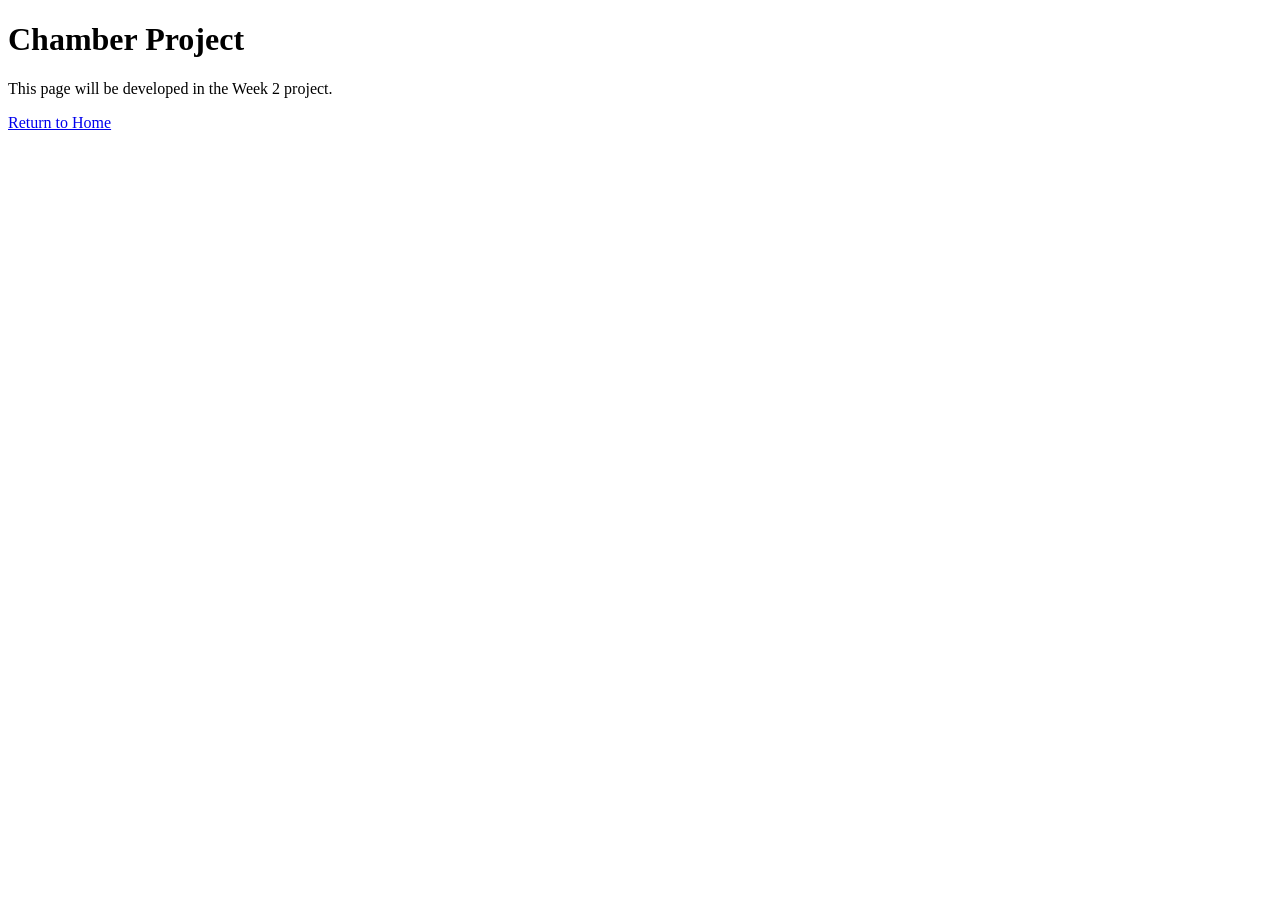
==== chamber/index.html @ 443d8149 "added all content" ====
<!DOCTYPE html>
<html lang="en">
<head>
    <meta charset="UTF-8">
    <meta name="viewport" content="width=device-width, initial-scale=1.0">
    <title>Chamber Project</title>
</head>
<body>
    <main>
        <h1>Chamber Project</h1>
        <p>This page will be developed in the Week 2 project.</p>
        <a href="../index.html">Return to Home</a>
    </main>
</body>
</html>
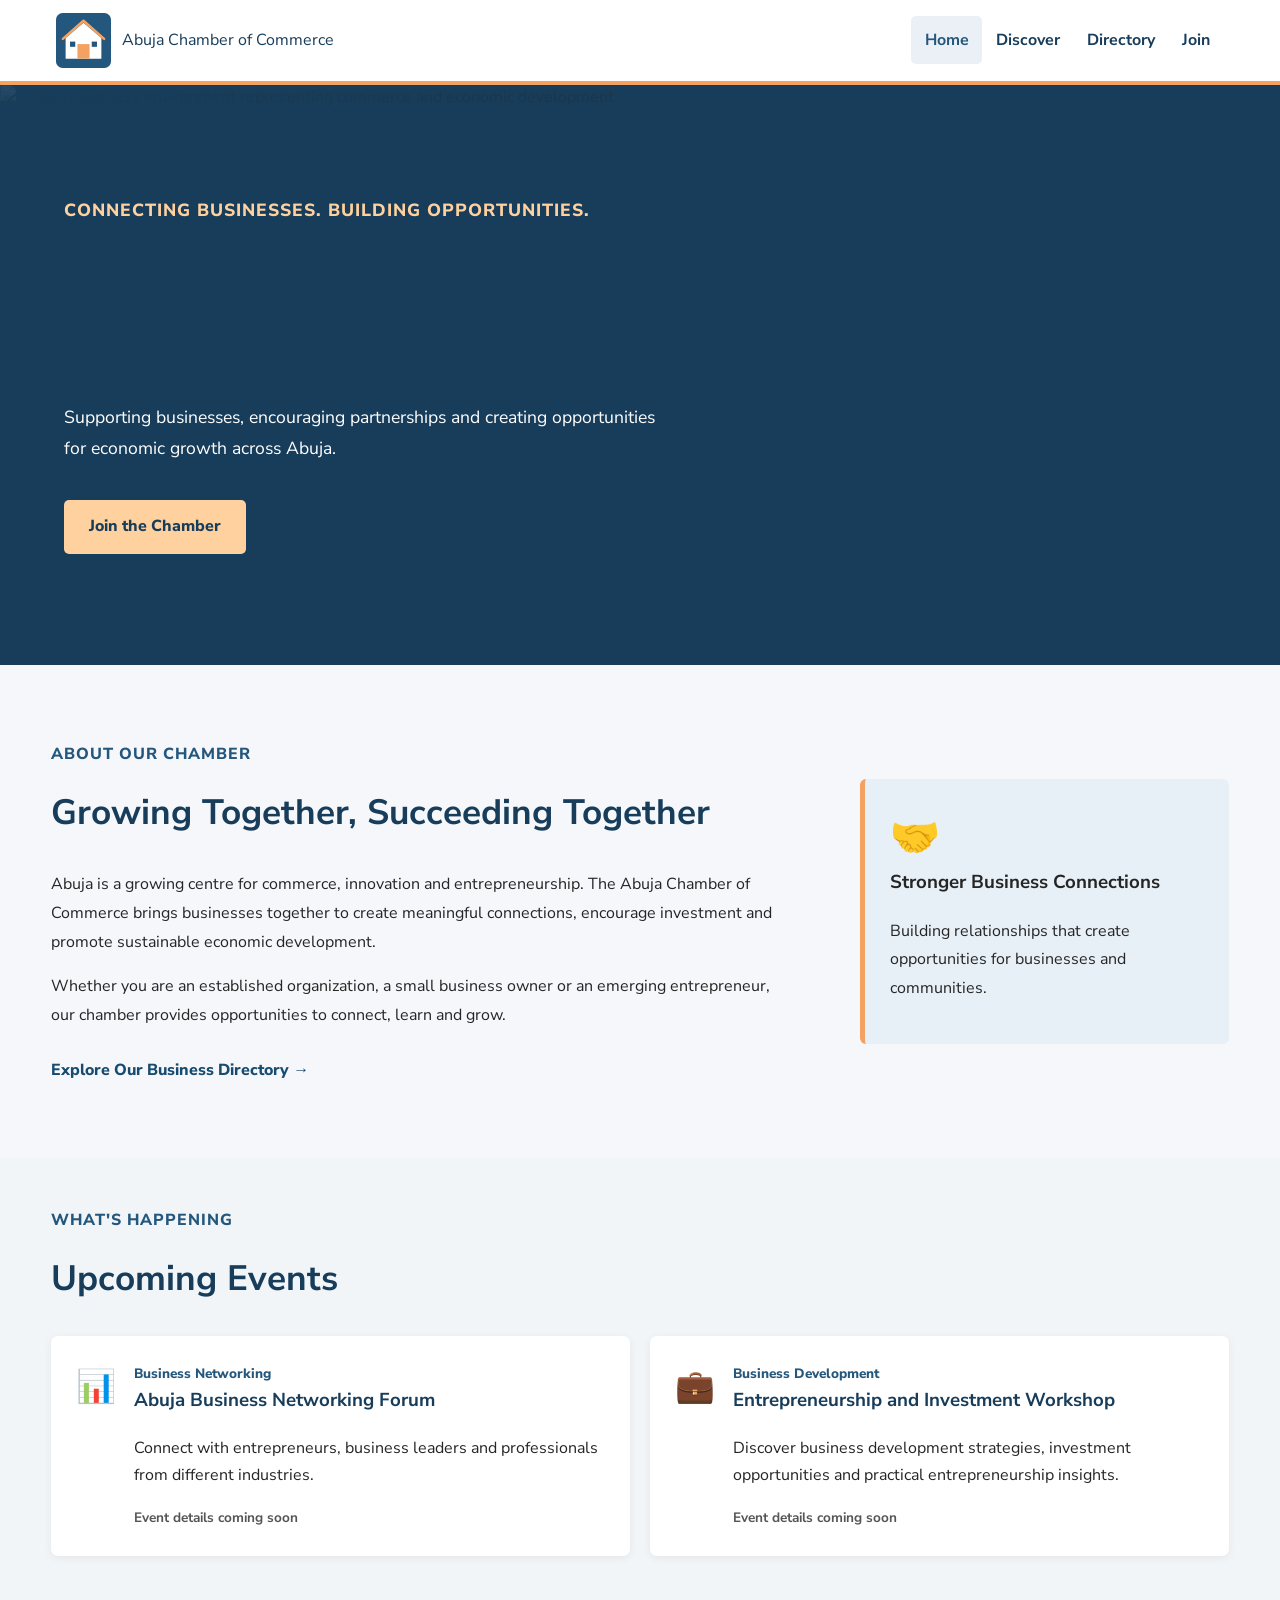
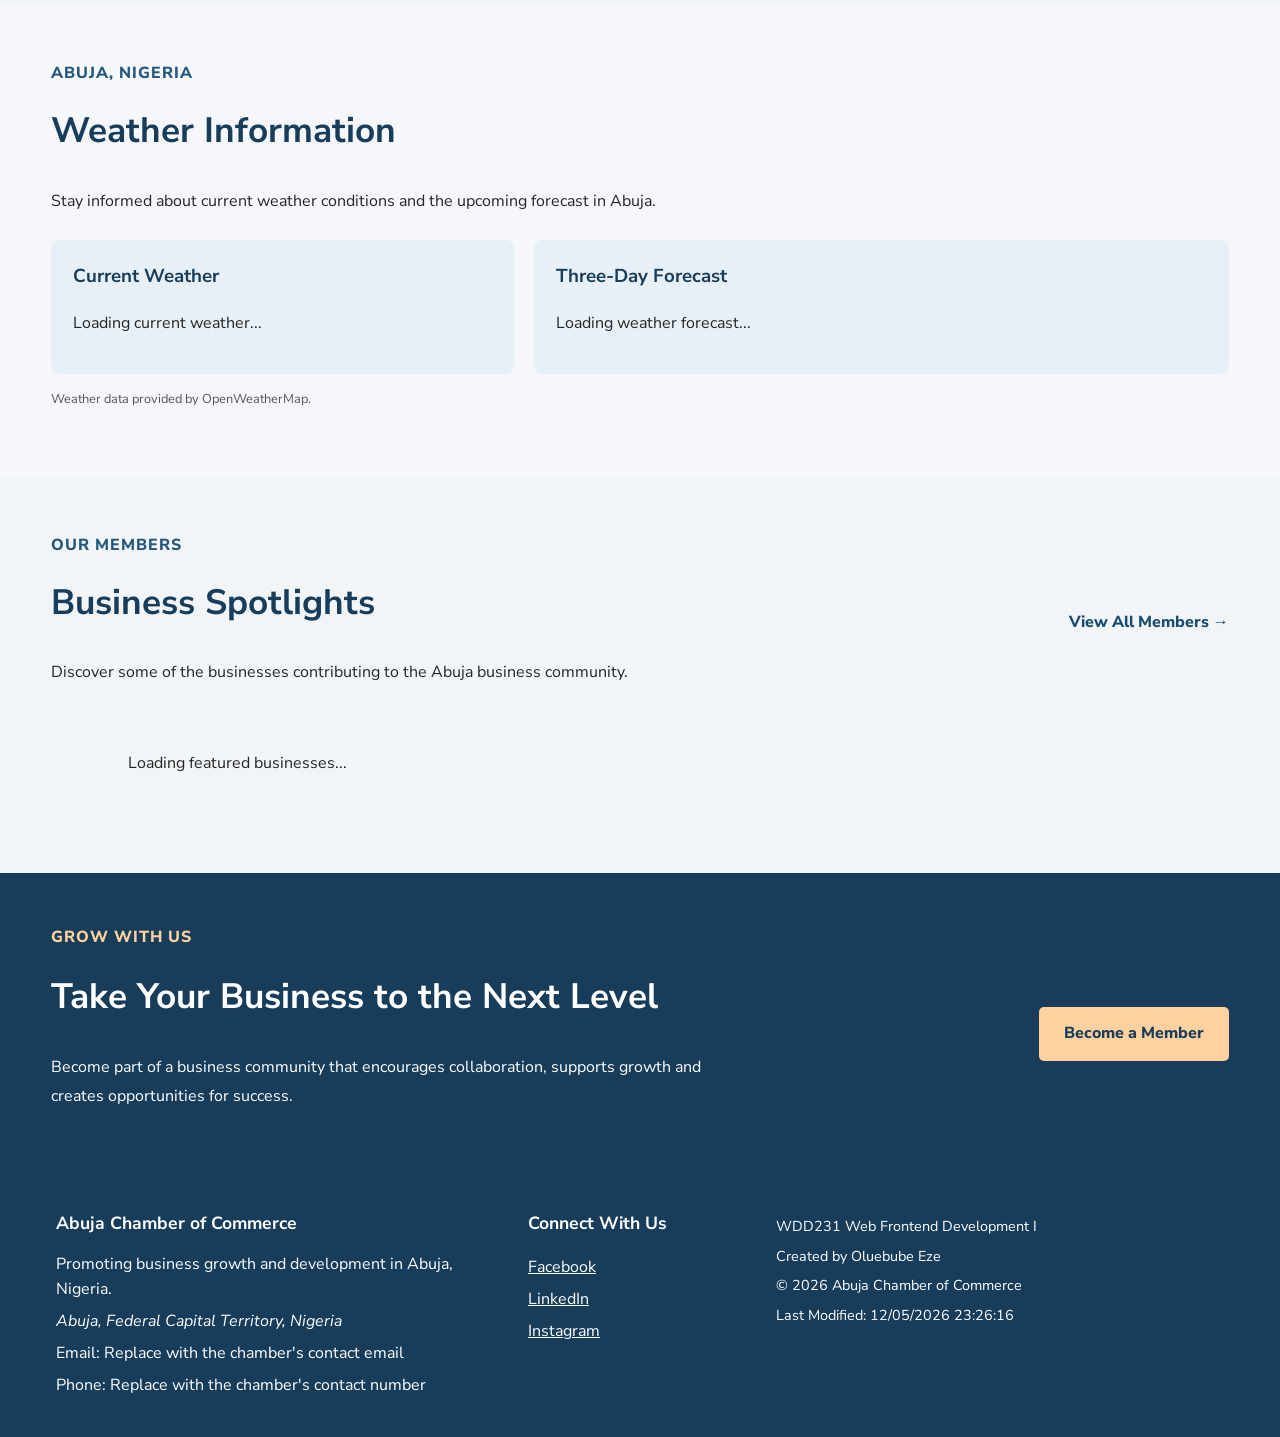
==== commit 9d62d0e4: "added chamber index full file" ====
--- a/chamber/index.html
+++ b/chamber/index.html
@@ -4,13 +4,438 @@
 <head>
     <meta charset="UTF-8">
     <meta name="viewport" content="width=device-width, initial-scale=1.0">
-    <title>Chamber Project</title>
+
+    <meta name="description"
+        content="Welcome to Abuja Chamber of Commerce. Discover local businesses, upcoming events, business opportunities and economic development in Abuja, Nigeria.">
+
+    <meta name="author" content="Oluebube Eze">
+    <meta name="theme-color" content="#173d5b">
+
+    <meta property="og:title"
+        content="Abuja Chamber of Commerce | Home">
+
+    <meta property="og:description"
+        content="Connect with businesses, discover opportunities and explore the Abuja business community.">
+
+    <meta property="og:type" content="website">
+
+    <meta property="og:url"
+        content="https://eze99olue-ux.github.io/wdd231/chamber/index.html">
+
+    <meta property="og:image"
+        content="https://eze99olue-ux.github.io/wdd231/chamber/images/chamber-logo.svg">
+
+    <title>Home | Abuja Chamber of Commerce</title>
+
+    <link rel="icon" href="images/favicon.svg" type="image/svg+xml">
+
+    <link rel="preconnect" href="https://fonts.googleapis.com">
+    <link rel="preconnect" href="https://fonts.gstatic.com" crossorigin>
+
+    <link href="https://fonts.googleapis.com/css2?family=Nunito+Sans:wght@400;600;700;800&display=swap"
+        rel="stylesheet">
+
+    <link rel="stylesheet" href="styles/normalize.css">
+    <link rel="stylesheet" href="styles/small.css">
+    <link rel="stylesheet" href="styles/larger.css">
+
+    <script src="scripts/date.js" defer></script>
+    <script src="scripts/home.js" defer></script>
 </head>
+
 <body>
+
+    <!-- HEADER -->
+    <header class="site-header">
+        <div class="header-content">
+
+            <a class="brand" href="index.html"
+                aria-label="Abuja Chamber of Commerce home">
+
+                <img src="images/chamber-logo.svg"
+                    alt="Abuja Chamber of Commerce logo"
+                    width="60" height="60">
+
+                <span>Abuja Chamber of Commerce</span>
+            </a>
+
+            <button
+                class="menu-toggle"
+                id="menu-toggle"
+                type="button"
+                aria-label="Open navigation menu"
+                aria-expanded="false"
+                aria-controls="primary-navigation">
+
+                <span aria-hidden="true">☰</span>
+            </button>
+
+            <nav class="primary-navigation"
+                id="primary-navigation"
+                aria-label="Main navigation">
+
+                <a href="index.html"
+                    class="active"
+                    aria-current="page">Home</a>
+
+                <a href="discover.html">Discover</a>
+
+                <a href="directory.html">Directory</a>
+
+                <a href="join.html">Join</a>
+
+            </nav>
+        </div>
+    </header>
+
     <main>
-        <h1>Chamber Project</h1>
-        <p>This page will be developed in the Week 2 project.</p>
-        <a href="../index.html">Return to Home</a>
+
+        <!-- HERO SECTION -->
+        <section class="hero" aria-labelledby="hero-title">
+
+            <img
+                class="hero-image"
+                src="https://images.unsplash.com/photo-1577495508048-b635879837f1?auto=format&fit=crop&w=1400&q=60"
+                alt="Modern business environment representing commerce and economic development"
+                width="1400"
+                height="700"
+                fetchpriority="high">
+
+            <div class="hero-overlay">
+                <div class="hero-content">
+
+                    <p class="hero-tagline">
+                        Connecting Businesses. Building Opportunities.
+                    </p>
+
+                    <h1 id="hero-title">
+                        Welcome to Abuja Chamber of Commerce
+                    </h1>
+
+                    <p>
+                        Supporting businesses, encouraging partnerships
+                        and creating opportunities for economic growth
+                        across Abuja.
+                    </p>
+
+                    <a href="join.html" class="cta-button">
+                        Join the Chamber
+                    </a>
+
+                </div>
+            </div>
+
+        </section>
+
+        <!-- WELCOME SECTION -->
+        <section class="welcome-section section-container">
+
+            <div class="welcome-text">
+
+                <p class="section-label">ABOUT OUR CHAMBER</p>
+
+                <h2>Growing Together, Succeeding Together</h2>
+
+                <p>
+                    Abuja is a growing centre for commerce,
+                    innovation and entrepreneurship. The Abuja
+                    Chamber of Commerce brings businesses together
+                    to create meaningful connections, encourage
+                    investment and promote sustainable economic
+                    development.
+                </p>
+
+                <p>
+                    Whether you are an established organization,
+                    a small business owner or an emerging
+                    entrepreneur, our chamber provides opportunities
+                    to connect, learn and grow.
+                </p>
+
+                <a href="directory.html" class="text-link">
+                    Explore Our Business Directory →
+                </a>
+
+            </div>
+
+            <div class="welcome-highlight">
+
+                <div class="highlight-icon" aria-hidden="true">🤝</div>
+
+                <h3>Stronger Business Connections</h3>
+
+                <p>
+                    Building relationships that create opportunities
+                    for businesses and communities.
+                </p>
+
+            </div>
+
+        </section>
+
+        <!-- CURRENT EVENTS -->
+        <section class="events-section">
+
+            <div class="section-container">
+
+                <p class="section-label">WHAT'S HAPPENING</p>
+
+                <h2>Upcoming Events</h2>
+
+                <div class="events-grid">
+
+                    <article class="event-card">
+
+                        <div class="event-icon" aria-hidden="true">
+                            📊
+                        </div>
+
+                        <div>
+                            <span class="event-category">
+                                Business Networking
+                            </span>
+
+                            <h3>Abuja Business Networking Forum</h3>
+
+                            <p>
+                                Connect with entrepreneurs, business
+                                leaders and professionals from
+                                different industries.
+                            </p>
+
+                            <span class="event-status">
+                                Event details coming soon
+                            </span>
+                        </div>
+
+                    </article>
+
+                    <article class="event-card">
+
+                        <div class="event-icon" aria-hidden="true">
+                            💼
+                        </div>
+
+                        <div>
+                            <span class="event-category">
+                                Business Development
+                            </span>
+
+                            <h3>
+                                Entrepreneurship and Investment Workshop
+                            </h3>
+
+                            <p>
+                                Discover business development
+                                strategies, investment opportunities
+                                and practical entrepreneurship insights.
+                            </p>
+
+                            <span class="event-status">
+                                Event details coming soon
+                            </span>
+                        </div>
+
+                    </article>
+
+                </div>
+            </div>
+
+        </section>
+
+        <!-- WEATHER -->
+        <section class="weather-section section-container">
+
+            <div class="weather-heading">
+
+                <p class="section-label">ABUJA, NIGERIA</p>
+
+                <h2>Weather Information</h2>
+
+                <p>
+                    Stay informed about current weather conditions
+                    and the upcoming forecast in Abuja.
+                </p>
+
+            </div>
+
+            <div class="weather-grid">
+
+                <article class="weather-card">
+
+                    <h3>Current Weather</h3>
+
+                    <div id="current-weather"
+                        aria-live="polite"
+                        aria-busy="true">
+
+                        <p>Loading current weather...</p>
+
+                    </div>
+
+                </article>
+
+                <article class="weather-card">
+
+                    <h3>Three-Day Forecast</h3>
+
+                    <div id="weather-forecast"
+                        aria-live="polite"
+                        aria-busy="true">
+
+                        <p>Loading weather forecast...</p>
+
+                    </div>
+
+                </article>
+
+            </div>
+
+            <p class="weather-credit">
+                Weather data provided by OpenWeatherMap.
+            </p>
+
+        </section>
+
+        <!-- COMPANY SPOTLIGHTS -->
+        <section class="spotlights-section">
+
+            <div class="section-container">
+
+                <div class="spotlights-heading">
+
+                    <div>
+                        <p class="section-label">OUR MEMBERS</p>
+
+                        <h2>Business Spotlights</h2>
+
+                        <p>
+                            Discover some of the businesses
+                            contributing to the Abuja business community.
+                        </p>
+                    </div>
+
+                    <a href="directory.html" class="text-link">
+                        View All Members →
+                    </a>
+
+                </div>
+
+                <div id="spotlight-container"
+                    class="spotlight-grid"
+                    aria-live="polite"
+                    aria-busy="true">
+
+                    <p class="loading-message">
+                        Loading featured businesses...
+                    </p>
+
+                </div>
+
+            </div>
+
+        </section>
+
+        <!-- JOIN CALL TO ACTION -->
+        <section class="join-section">
+
+            <div class="section-container join-content">
+
+                <div>
+                    <p class="section-label">GROW WITH US</p>
+
+                    <h2>Take Your Business to the Next Level</h2>
+
+                    <p>
+                        Become part of a business community that
+                        encourages collaboration, supports growth
+                        and creates opportunities for success.
+                    </p>
+                </div>
+
+                <a href="join.html" class="cta-button join-button">
+                    Become a Member
+                </a>
+
+            </div>
+
+        </section>
+
     </main>
+
+    <!-- FOOTER -->
+    <footer class="site-footer">
+
+        <div class="footer-content">
+
+            <div class="footer-contact">
+
+                <h2>Abuja Chamber of Commerce</h2>
+
+                <p>
+                    Promoting business growth and development
+                    in Abuja, Nigeria.
+                </p>
+
+                <address>
+                    Abuja, Federal Capital Territory, Nigeria
+                </address>
+
+                <p>
+                    Email: Replace with the chamber's contact email
+                </p>
+
+                <p>
+                    Phone: Replace with the chamber's contact number
+                </p>
+
+            </div>
+
+            <div class="footer-social">
+
+                <h2>Connect With Us</h2>
+
+                <a href="https://www.facebook.com/"
+                    target="_blank"
+                    rel="noopener noreferrer">
+                    Facebook
+                </a>
+
+                <a href="https://www.linkedin.com/"
+                    target="_blank"
+                    rel="noopener noreferrer">
+                    LinkedIn
+                </a>
+
+                <a href="https://www.instagram.com/"
+                    target="_blank"
+                    rel="noopener noreferrer">
+                    Instagram
+                </a>
+
+            </div>
+
+            <div class="footer-credit">
+
+                <p>WDD231 Web Frontend Development I</p>
+
+                <p>Created by Oluebube Eze</p>
+
+                <p>
+                    &copy; <span id="current-year"></span>
+                    Abuja Chamber of Commerce
+                </p>
+
+                <p>
+                    Last Modified:
+                    <span id="last-modified"></span>
+                </p>
+
+            </div>
+
+        </div>
+
+    </footer>
+
 </body>
 </html>
--- a/chamber/styles/small.css
+++ b/chamber/styles/small.css
@@ -0,0 +1,827 @@
+:root {
+    --primary-color: #173d5b;
+    --secondary-color: #24577d;
+    --accent-color: #f4a261;
+    --background-color: #f5f7fa;
+    --white: #ffffff;
+    --text-color: #252525;
+    --muted-color: #555555;
+    --border-color: #d9e0e7;
+    --shadow: 0 3px 12px rgba(0, 0, 0, 0.08);
+}
+
+* {
+    box-sizing: border-box;
+}
+
+body {
+    margin: 0;
+    font-family: "Nunito Sans", Arial, sans-serif;
+    color: var(--text-color);
+    background-color: var(--background-color);
+    line-height: 1.6;
+}
+
+img {
+    max-width: 100%;
+    height: auto;
+}
+
+a {
+    color: var(--secondary-color);
+}
+
+a:focus-visible,
+button:focus-visible {
+    outline: 3px solid var(--accent-color);
+    outline-offset: 3px;
+}
+
+/* HEADER */
+
+header {
+    background-color: var(--white);
+    border-bottom: 4px solid var(--accent-color);
+}
+
+.header-content {
+    max-width: 1200px;
+    margin: 0 auto;
+    padding: 0.8rem 1rem;
+    display: flex;
+    align-items: center;
+    justify-content: space-between;
+    flex-wrap: wrap;
+}
+
+.brand {
+    display: flex;
+    align-items: center;
+    gap: 0.7rem;
+    color: var(--primary-color);
+    text-decoration: none;
+}
+
+.brand img {
+    width: 55px;
+    height: 55px;
+    object-fit: contain;
+}
+
+.brand strong,
+.brand small {
+    display: block;
+}
+
+.brand strong {
+    font-size: 1.1rem;
+    font-weight: 800;
+}
+
+.brand small {
+    font-size: 0.85rem;
+}
+
+/* MOBILE NAVIGATION */
+
+.menu-toggle {
+    display: flex;
+    flex-direction: column;
+    justify-content: center;
+    gap: 5px;
+    width: 44px;
+    height: 44px;
+    padding: 8px;
+    border: 1px solid var(--border-color);
+    border-radius: 5px;
+    background-color: var(--white);
+    cursor: pointer;
+}
+
+.menu-toggle span {
+    display: block;
+    width: 100%;
+    height: 3px;
+    background-color: var(--primary-color);
+}
+
+.primary-navigation {
+    display: none;
+    flex-direction: column;
+    width: 100%;
+    padding-top: 0.8rem;
+}
+
+.primary-navigation.open {
+    display: flex;
+}
+
+.primary-navigation a {
+    padding: 0.75rem 1rem;
+    color: var(--primary-color);
+    text-decoration: none;
+    font-weight: 700;
+    border-top: 1px solid var(--border-color);
+}
+
+.primary-navigation a:hover,
+.primary-navigation a.active {
+    color: var(--secondary-color);
+    background-color: #eaf0f5;
+}
+
+/* MAIN DIRECTORY */
+
+.directory-section {
+    max-width: 1200px;
+    min-height: 65vh;
+    margin: 0 auto;
+    padding: 2rem 1rem 3rem;
+}
+
+.directory-header {
+    display: flex;
+    flex-direction: column;
+    gap: 1.5rem;
+    margin-bottom: 1.5rem;
+}
+
+.eyebrow {
+    margin: 0 0 0.3rem;
+    color: var(--secondary-color);
+    font-size: 0.85rem;
+    font-weight: 800;
+    letter-spacing: 0.08em;
+    text-transform: uppercase;
+}
+
+h1 {
+    margin: 0;
+    color: var(--primary-color);
+    font-size: 2rem;
+    line-height: 1.2;
+}
+
+.intro-text {
+    max-width: 650px;
+    color: var(--muted-color);
+}
+
+.view-controls {
+    display: flex;
+    flex-wrap: wrap;
+    gap: 0.5rem;
+}
+
+.view-button {
+    padding: 0.65rem 1rem;
+    border: 2px solid var(--primary-color);
+    border-radius: 5px;
+    color: var(--primary-color);
+    background-color: var(--white);
+    font-family: inherit;
+    font-weight: 700;
+    cursor: pointer;
+}
+
+.view-button:hover,
+.view-button.active {
+    color: var(--white);
+    background-color: var(--primary-color);
+}
+
+.member-count {
+    margin: 0 0 1rem;
+    color: var(--muted-color);
+    font-weight: 700;
+}
+
+/* GRID VIEW */
+
+.members-container {
+    width: 100%;
+}
+
+.members-grid {
+    display: grid;
+    grid-template-columns: 1fr;
+    gap: 1.2rem;
+}
+
+.member-card {
+    display: flex;
+    flex-direction: column;
+    align-items: center;
+    padding: 1.3rem;
+    border: 1px solid var(--border-color);
+    border-radius: 8px;
+    background-color: var(--white);
+    box-shadow: var(--shadow);
+    text-align: center;
+}
+
+.member-image {
+    width: 110px;
+    height: 100px;
+    margin-bottom: 0.8rem;
+    object-fit: contain;
+}
+
+.member-details {
+    width: 100%;
+}
+
+.member-details h2 {
+    margin: 0 0 0.6rem;
+    color: var(--primary-color);
+    font-size: 1.2rem;
+}
+
+.member-details p {
+    margin: 0.45rem 0;
+    overflow-wrap: anywhere;
+}
+
+.member-details a {
+    display: inline-block;
+    margin-top: 0.3rem;
+    font-weight: 700;
+}
+
+.membership-level {
+    display: inline-block;
+    margin-top: 0.8rem !important;
+    padding: 0.25rem 0.7rem;
+    border-radius: 20px;
+    color: var(--primary-color);
+    background-color: #eaf0f5;
+    font-size: 0.85rem;
+    font-weight: 800;
+}
+
+/* LIST VIEW */
+
+.members-list {
+    display: flex;
+    flex-direction: column;
+    gap: 0;
+}
+
+.members-list .member-card {
+    display: block;
+    padding: 1rem;
+    border-radius: 0;
+    box-shadow: none;
+    text-align: left;
+}
+
+.members-list .member-card:nth-child(even) {
+    background-color: #eaf0f5;
+}
+
+.members-list .member-image {
+    display: none;
+}
+
+.members-list .member-details h2 {
+    font-size: 1.1rem;
+}
+
+.members-list .membership-level {
+    margin-top: 0.4rem !important;
+}
+
+/* ERROR MESSAGE */
+
+.error-message {
+    padding: 1rem;
+    border: 1px solid #a52a2a;
+    border-radius: 5px;
+    color: #7a1d1d;
+    background-color: #fff0f0;
+}
+
+/* FOOTER */
+
+footer {
+    color: var(--white);
+    background-color: var(--primary-color);
+}
+
+.footer-content {
+    max-width: 1200px;
+    margin: 0 auto;
+    padding: 2rem 1rem;
+    display: grid;
+    grid-template-columns: 1fr;
+    gap: 1.5rem;
+}
+
+footer h2 {
+    margin-top: 0;
+    font-size: 1.1rem;
+}
+
+footer p {
+    margin: 0.4rem 0;
+}
+
+.footer-social {
+    display: flex;
+    flex-direction: column;
+    align-items: flex-start;
+}
+
+.footer-social a {
+    margin: 0.2rem 0;
+    color: var(--white);
+}
+
+.footer-social a:hover {
+    color: var(--accent-color);
+}
+
+.footer-credit {
+    padding-top: 1rem;
+    border-top: 1px solid rgba(255, 255, 255, 0.35);
+    font-size: 0.9rem;
+}
+
+/* SMALL SCREEN SAFETY */
+
+html,
+body {
+    max-width: 100%;
+    overflow-x: hidden;
+}
+
+@media (min-width: 480px) {
+    .members-grid {
+        grid-template-columns: repeat(2, minmax(0, 1fr));
+    }
+}
+
+
+
+/* =========================================
+   ABUJA CHAMBER OF COMMERCE
+   SMALL.CSS - MOBILE FIRST
+   WDD231 WEEK 03
+========================================= */
+
+/* GENERAL HOME PAGE STYLES */
+
+.section-container {
+    width: 92%;
+    max-width: 1200px;
+    margin: 0 auto;
+}
+
+img {
+    max-width: 100%;
+    height: auto;
+}
+
+a:focus-visible,
+button:focus-visible {
+    outline: 3px solid #f4a261;
+    outline-offset: 3px;
+}
+
+/* =========================================
+   HERO SECTION
+========================================= */
+
+.hero {
+    position: relative;
+    min-height: 420px;
+    overflow: hidden;
+    background: #173d5b;
+}
+
+.hero-image {
+    display: block;
+    width: 100%;
+    height: 420px;
+    object-fit: cover;
+}
+
+.hero-overlay {
+    position: absolute;
+    inset: 0;
+    display: flex;
+    align-items: center;
+    background: linear-gradient(
+        90deg,
+        rgba(23, 61, 91, 0.94),
+        rgba(23, 61, 91, 0.35)
+    );
+}
+
+.hero-content {
+    width: 90%;
+    max-width: 1200px;
+    margin: 0 auto;
+    color: #ffffff;
+}
+
+.hero-tagline {
+    color: #ffd19e;
+    font-weight: 800;
+    text-transform: uppercase;
+    letter-spacing: 1px;
+}
+
+.hero-content h1 {
+    max-width: 650px;
+    font-size: 2.1rem;
+    line-height: 1.2;
+    margin: 15px 0;
+}
+
+.hero-content p {
+    max-width: 600px;
+    line-height: 1.8;
+}
+
+/* CALL TO ACTION BUTTON */
+
+.cta-button {
+    display: inline-block;
+    background: #ffd19e;
+    color: #173d5b;
+    padding: 14px 25px;
+    margin-top: 18px;
+    border-radius: 5px;
+    font-weight: 800;
+    text-decoration: none;
+    transition: background 0.2s ease;
+}
+
+.cta-button:hover,
+.cta-button:focus {
+    background: #ffffff;
+}
+
+/* =========================================
+   SECTION HEADINGS
+========================================= */
+
+.section-label {
+    color: #24577d;
+    font-weight: 800;
+    text-transform: uppercase;
+    letter-spacing: 1px;
+}
+
+.welcome-section h2,
+.events-section h2,
+.weather-section h2,
+.spotlights-section h2,
+.join-section h2 {
+    color: #173d5b;
+    font-size: 1.8rem;
+}
+
+/* =========================================
+   WELCOME SECTION
+========================================= */
+
+.welcome-section {
+    padding: 55px 0;
+    display: grid;
+    grid-template-columns: minmax(0, 1fr);
+    gap: 30px;
+}
+
+.welcome-text p,
+.welcome-highlight p {
+    line-height: 1.8;
+}
+
+.welcome-highlight {
+    background: #e8f0f7;
+    border-left: 5px solid #f4a261;
+    padding: 25px;
+    border-radius: 6px;
+}
+
+.highlight-icon {
+    font-size: 2.5rem;
+}
+
+.text-link {
+    display: inline-block;
+    color: #174b70;
+    font-weight: 800;
+    margin-top: 12px;
+    text-decoration: none;
+}
+
+.text-link:hover,
+.text-link:focus {
+    text-decoration: underline;
+}
+
+/* =========================================
+   CURRENT EVENTS
+========================================= */
+
+.events-section {
+    background: #f2f5f8;
+    padding: 50px 0;
+}
+
+.events-grid {
+    display: grid;
+    grid-template-columns: minmax(0, 1fr);
+    gap: 20px;
+}
+
+.event-card {
+    background: #ffffff;
+    padding: 25px;
+    display: flex;
+    gap: 18px;
+    align-items: flex-start;
+    border-radius: 7px;
+    box-shadow: 0 2px 8px rgba(0, 0, 0, 0.06);
+}
+
+.event-icon {
+    font-size: 2rem;
+    flex-shrink: 0;
+}
+
+.event-card h3 {
+    color: #173d5b;
+}
+
+.event-card p {
+    line-height: 1.7;
+}
+
+.event-category {
+    color: #24577d;
+    font-size: 0.85rem;
+    font-weight: 800;
+}
+
+.event-status {
+    color: #555555;
+    font-size: 0.85rem;
+    font-weight: 700;
+}
+
+/* =========================================
+   WEATHER SECTION
+========================================= */
+
+.weather-section {
+    padding: 55px 0;
+}
+
+.weather-heading {
+    margin-bottom: 25px;
+}
+
+.weather-heading > p:last-child {
+    line-height: 1.7;
+}
+
+.weather-grid {
+    display: grid;
+    grid-template-columns: minmax(0, 1fr);
+    gap: 20px;
+}
+
+.weather-card {
+    background: #e8f0f7;
+    padding: 22px;
+    border-radius: 8px;
+    min-width: 0;
+}
+
+.weather-card h3 {
+    color: #173d5b;
+    margin-top: 0;
+}
+
+.current-weather-info {
+    display: flex;
+    align-items: center;
+    gap: 15px;
+}
+
+.current-weather-info img,
+.forecast-day img {
+    max-width: 100%;
+    height: auto;
+}
+
+.weather-temperature {
+    font-size: 2.5rem;
+    font-weight: 800;
+    color: #173d5b;
+    margin: 0;
+}
+
+.weather-description {
+    text-transform: capitalize;
+    font-weight: 700;
+}
+
+.weather-details {
+    border-top: 1px solid #cbd5df;
+    padding-top: 12px;
+}
+
+.weather-credit {
+    font-size: 0.8rem;
+    color: #555555;
+    margin-top: 15px;
+}
+
+/* THREE-DAY FORECAST */
+
+#weather-forecast {
+    display: grid;
+    grid-template-columns: repeat(3, minmax(0, 1fr));
+    gap: 8px;
+}
+
+.forecast-day {
+    min-width: 0;
+    text-align: center;
+    background: #ffffff;
+    border-radius: 6px;
+    padding: 12px 4px;
+    overflow-wrap: anywhere;
+}
+
+.forecast-day h4 {
+    font-size: 0.8rem;
+}
+
+.forecast-temperature {
+    color: #173d5b;
+    font-size: 1.2rem;
+    font-weight: 800;
+}
+
+.forecast-description {
+    font-size: 0.75rem;
+    text-transform: capitalize;
+}
+
+/* =========================================
+   COMPANY SPOTLIGHTS
+========================================= */
+
+.spotlights-section {
+    background: #f2f5f8;
+    padding: 55px 0;
+}
+
+.spotlights-heading {
+    margin-bottom: 25px;
+}
+
+.spotlight-grid {
+    display: grid;
+    grid-template-columns: minmax(0, 1fr);
+    gap: 20px;
+}
+
+.spotlight-card {
+    background: #ffffff;
+    border-radius: 8px;
+    padding: 22px;
+    text-align: center;
+    box-shadow: 0 2px 8px rgba(0, 0, 0, 0.07);
+    border-bottom: 4px solid #f4a261;
+    min-width: 0;
+}
+
+.spotlight-logo img {
+    width: 100px;
+    height: 85px;
+    object-fit: contain;
+}
+
+.membership-badge {
+    display: inline-block;
+    padding: 6px 13px;
+    margin: 12px 0;
+    border-radius: 20px;
+    font-size: 0.8rem;
+    font-weight: 800;
+}
+
+.membership-badge.gold {
+    background: #fff0c2;
+    color: #684600;
+}
+
+.membership-badge.silver {
+    background: #e5e7eb;
+    color: #34495e;
+}
+
+.spotlight-card h3 {
+    color: #173d5b;
+}
+
+.spotlight-description {
+    line-height: 1.6;
+}
+
+.spotlight-details {
+    border-top: 1px solid #dddddd;
+    padding-top: 12px;
+    text-align: left;
+    overflow-wrap: anywhere;
+    font-size: 0.9rem;
+}
+
+.spotlight-details a {
+    color: #174b70;
+    font-weight: 700;
+}
+
+.loading-message {
+    text-align: center;
+    padding: 25px;
+}
+
+/* =========================================
+   JOIN SECTION
+========================================= */
+
+.join-section {
+    background: #173d5b;
+    color: #ffffff;
+    padding: 50px 0;
+}
+
+.join-section h2 {
+    color: #ffffff;
+}
+
+.join-section .section-label {
+    color: #ffd19e;
+}
+
+.join-content {
+    display: flex;
+    flex-direction: column;
+    align-items: flex-start;
+    gap: 20px;
+}
+
+.join-section p {
+    line-height: 1.8;
+}
+
+.join-button {
+    flex-shrink: 0;
+}
+
+/* =========================================
+   MOBILE NAVIGATION
+========================================= */
+
+@media screen and (max-width: 699px) {
+
+    .primary-navigation {
+        display: none;
+        width: 100%;
+    }
+
+    .primary-navigation.open {
+        display: flex;
+        flex-direction: column;
+    }
+
+    .menu-toggle {
+        cursor: pointer;
+    }
+
+}
+
+/* =========================================
+   REDUCE MOTION
+========================================= */
+
+@media (prefers-reduced-motion: reduce) {
+
+    *,
+    *::before,
+    *::after {
+        scroll-behavior: auto !important;
+        transition-duration: 0.01ms !important;
+        animation-duration: 0.01ms !important;
+        animation-iteration-count: 1 !important;
+    }
+
+}
--- a/chamber/styles/larger.css
+++ b/chamber/styles/larger.css
@@ -0,0 +1,179 @@
+@media (min-width: 700px) {
+    .header-content {
+        flex-wrap: nowrap;
+    }
+
+    .menu-toggle {
+        display: none;
+    }
+
+    .primary-navigation {
+        display: flex;
+        flex-direction: row;
+        justify-content: flex-end;
+        align-items: center;
+        width: auto;
+        padding-top: 0;
+    }
+
+    .primary-navigation a {
+        padding: 0.7rem 0.85rem;
+        border-top: none;
+        border-radius: 5px;
+    }
+
+    .directory-section {
+        padding: 3rem 1.5rem;
+    }
+
+    .directory-header {
+        flex-direction: row;
+        align-items: center;
+        justify-content: space-between;
+    }
+
+    .view-controls {
+        flex-shrink: 0;
+    }
+
+    .members-grid {
+        grid-template-columns: repeat(2, minmax(0, 1fr));
+        gap: 1.5rem;
+    }
+
+    .footer-content {
+        grid-template-columns: 2fr 1fr 2fr;
+        align-items: start;
+    }
+
+    .footer-credit {
+        padding-top: 0;
+        border-top: none;
+    }
+}
+
+@media (min-width: 1000px) {
+    .members-grid {
+        grid-template-columns: repeat(3, minmax(0, 1fr));
+    }
+
+    h1 {
+        font-size: 2.5rem;
+    }
+
+    .member-card {
+        padding: 1.6rem;
+    }
+}
+
+
+/* =========================================
+   CHAMBER HOME PAGE
+   LARGER SCREEN STYLES
+========================================= */
+
+@media screen and (min-width: 700px) {
+
+    .hero,
+    .hero-image {
+        height: 520px;
+        min-height: 520px;
+    }
+
+    .hero-content h1 {
+        font-size: 3.2rem;
+    }
+
+    .hero-content p {
+        font-size: 1.1rem;
+    }
+
+    .welcome-section {
+        grid-template-columns: 2fr 1fr;
+        align-items: center;
+        gap: 45px;
+        padding: 75px 0;
+    }
+
+    .welcome-section h2,
+    .events-section h2,
+    .weather-section h2,
+    .spotlights-section h2,
+    .join-section h2 {
+        font-size: 2.2rem;
+    }
+
+    .events-grid {
+        grid-template-columns: repeat(2, minmax(0, 1fr));
+    }
+
+    .weather-grid {
+        grid-template-columns: 1fr 1.5fr;
+    }
+
+    .forecast-day {
+        padding: 18px 8px;
+    }
+
+    .forecast-day h4 {
+        font-size: 1rem;
+    }
+
+    .forecast-description {
+        font-size: 0.85rem;
+    }
+
+    .spotlight-grid {
+        grid-template-columns: repeat(3, minmax(0, 1fr));
+        align-items: stretch;
+    }
+
+    .spotlight-card {
+        padding: 22px 15px;
+    }
+
+    .spotlights-heading {
+        display: flex;
+        justify-content: space-between;
+        align-items: center;
+        gap: 20px;
+    }
+
+    .join-content {
+        flex-direction: row;
+        justify-content: space-between;
+        align-items: center;
+        gap: 40px;
+    }
+
+    .join-content > div {
+        max-width: 700px;
+    }
+
+    .join-button {
+        white-space: nowrap;
+    }
+
+}
+
+@media screen and (min-width: 1100px) {
+
+    .hero,
+    .hero-image {
+        height: 580px;
+        min-height: 580px;
+    }
+
+    .hero-content h1 {
+        font-size: 3.7rem;
+    }
+
+    .welcome-section {
+        gap: 70px;
+    }
+
+    .spotlight-grid {
+        gap: 30px;
+    }
+
+}
